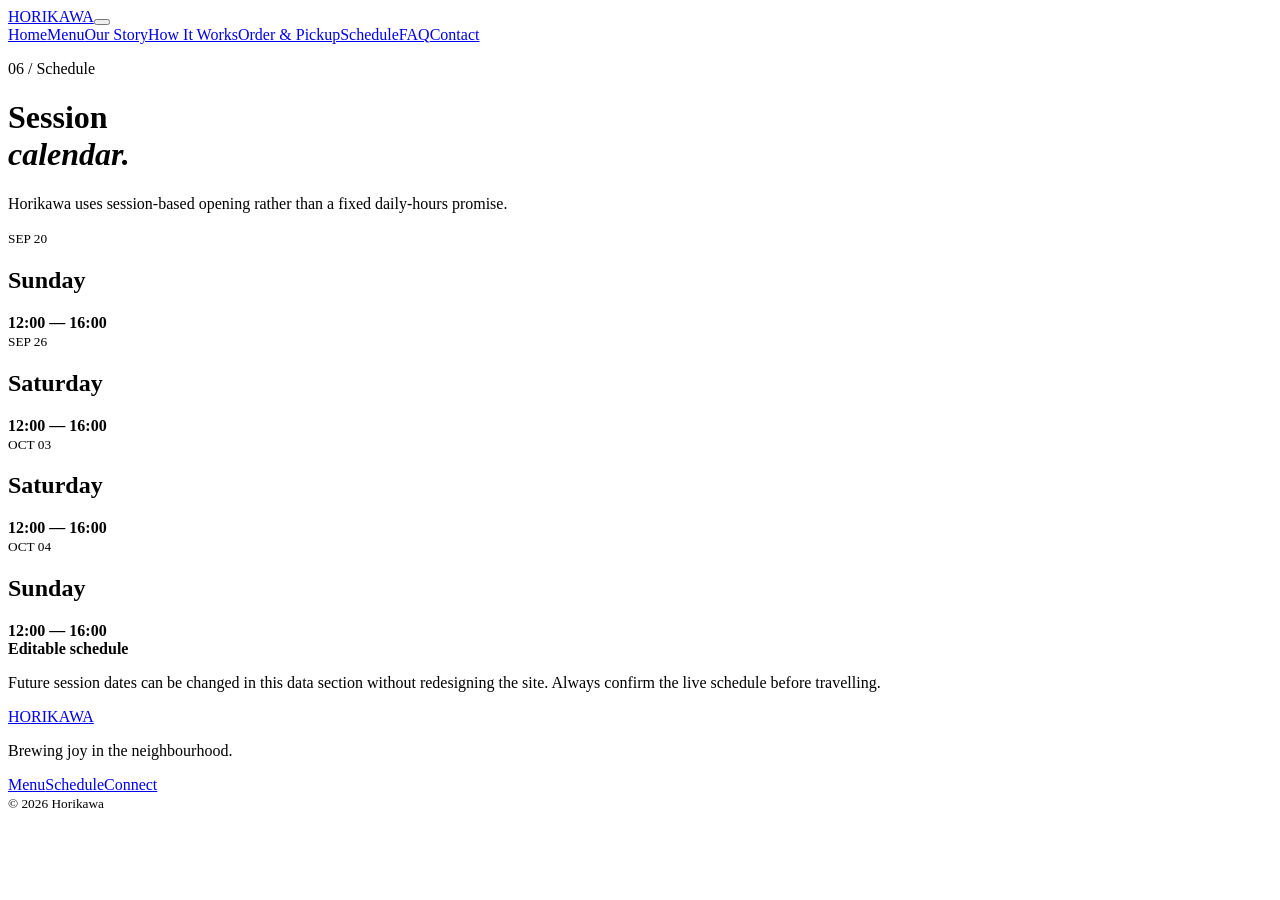
==== schedule.html @ 0342c770 "Build A6 Horikawa website — schedule.html" ====
<!doctype html><html lang="en"><head><meta charset="utf-8"><meta name="viewport" content="width=device-width,initial-scale=1"><meta name="description" content="Horikawa — home-based matcha, coffee and bites in Yew Tee."><title>Schedule — Horikawa</title><link rel="stylesheet" href="css/style.css"></head><body><header class="site-head"><a class="logo" href="index.html">HORI<span>KAWA</span></a><button class="menu-btn" aria-label="Open menu"><b></b><b></b></button><nav><a href="index.html">Home</a><a href="menu.html">Menu</a><a href="story.html">Our Story</a><a href="how-it-works.html">How It Works</a><a href="order.html">Order & Pickup</a><a href="schedule.html">Schedule</a><a href="faq.html">FAQ</a><a href="contact.html">Contact</a></nav></header><main><div class="inner"><div class="page-title reveal"><p class="eyebrow">06 / Schedule</p><h1>Session<br><em>calendar.</em></h1><p>Horikawa uses session-based opening rather than a fixed daily-hours promise.</p></div><div class="schedule-grid reveal"><article><small>SEP 20</small><h2>Sunday</h2><b>12:00 — 16:00</b></article><article><small>SEP 26</small><h2>Saturday</h2><b>12:00 — 16:00</b></article><article><small>OCT 03</small><h2>Saturday</h2><b>12:00 — 16:00</b></article><article><small>OCT 04</small><h2>Sunday</h2><b>12:00 — 16:00</b></article></div><div class="notice reveal"><b>Editable schedule</b><p>Future session dates can be changed in this data section without redesigning the site. Always confirm the live schedule before travelling.</p></div></div></main><footer><div><a class="logo" href="index.html">HORIKAWA</a><p>Brewing joy in the neighbourhood.</p></div><div class="foot-links"><a href="menu.html">Menu</a><a href="schedule.html">Schedule</a><a href="contact.html">Connect</a></div><small>© 2026 Horikawa</small></footer><script src="js/app.js"></script></body></html>
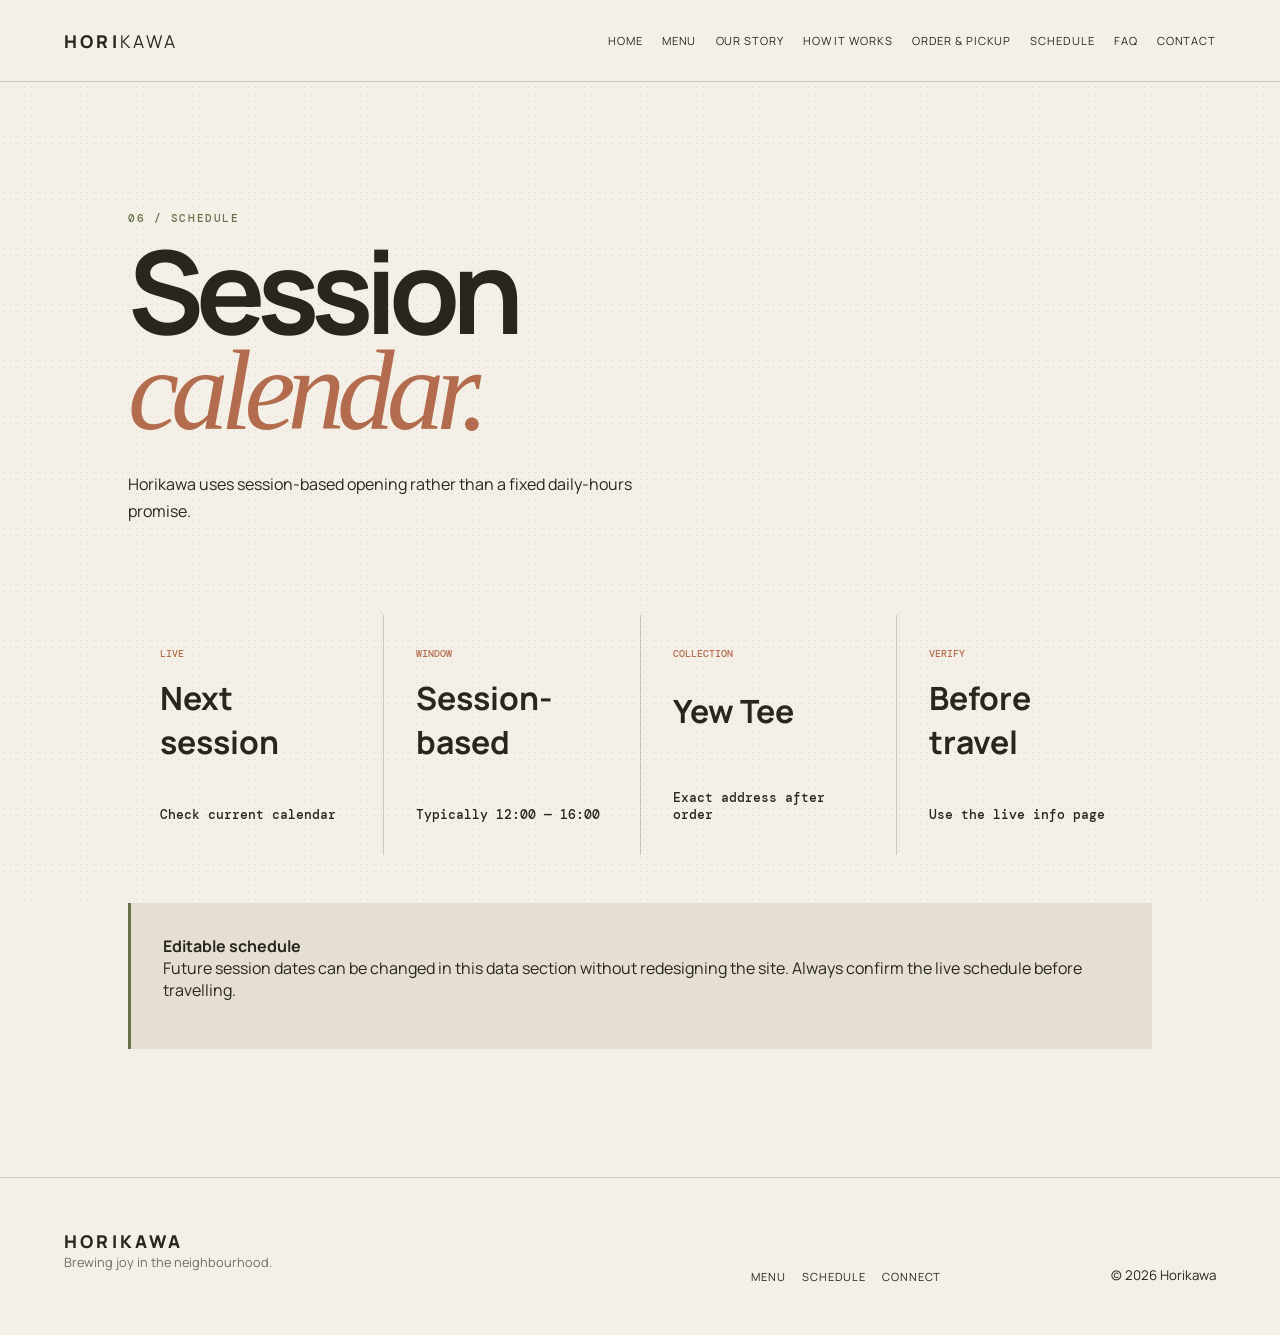
==== commit 4057c028: "Refine schedule.html with verification fixes" ====
--- a/schedule.html
+++ b/schedule.html
@@ -1 +1 @@
-<!doctype html><html lang="en"><head><meta charset="utf-8"><meta name="viewport" content="width=device-width,initial-scale=1"><meta name="description" content="Horikawa — home-based matcha, coffee and bites in Yew Tee."><title>Schedule — Horikawa</title><link rel="stylesheet" href="css/style.css"></head><body><header class="site-head"><a class="logo" href="index.html">HORI<span>KAWA</span></a><button class="menu-btn" aria-label="Open menu"><b></b><b></b></button><nav><a href="index.html">Home</a><a href="menu.html">Menu</a><a href="story.html">Our Story</a><a href="how-it-works.html">How It Works</a><a href="order.html">Order & Pickup</a><a href="schedule.html">Schedule</a><a href="faq.html">FAQ</a><a href="contact.html">Contact</a></nav></header><main><div class="inner"><div class="page-title reveal"><p class="eyebrow">06 / Schedule</p><h1>Session<br><em>calendar.</em></h1><p>Horikawa uses session-based opening rather than a fixed daily-hours promise.</p></div><div class="schedule-grid reveal"><article><small>SEP 20</small><h2>Sunday</h2><b>12:00 — 16:00</b></article><article><small>SEP 26</small><h2>Saturday</h2><b>12:00 — 16:00</b></article><article><small>OCT 03</small><h2>Saturday</h2><b>12:00 — 16:00</b></article><article><small>OCT 04</small><h2>Sunday</h2><b>12:00 — 16:00</b></article></div><div class="notice reveal"><b>Editable schedule</b><p>Future session dates can be changed in this data section without redesigning the site. Always confirm the live schedule before travelling.</p></div></div></main><footer><div><a class="logo" href="index.html">HORIKAWA</a><p>Brewing joy in the neighbourhood.</p></div><div class="foot-links"><a href="menu.html">Menu</a><a href="schedule.html">Schedule</a><a href="contact.html">Connect</a></div><small>© 2026 Horikawa</small></footer><script src="js/app.js"></script></body></html>+<!doctype html><html lang="en"><head><meta charset="utf-8"><meta name="viewport" content="width=device-width,initial-scale=1"><meta name="description" content="Horikawa — home-based matcha, coffee and bites in Yew Tee."><title>Schedule — Horikawa</title><link rel="stylesheet" href="css/style.css"></head><body><header class="site-head"><a class="logo" href="index.html">HORI<span>KAWA</span></a><button class="menu-btn" aria-label="Open menu"><b></b><b></b></button><nav><a href="index.html">Home</a><a href="menu.html">Menu</a><a href="story.html">Our Story</a><a href="how-it-works.html">How It Works</a><a href="order.html">Order & Pickup</a><a href="schedule.html">Schedule</a><a href="faq.html">FAQ</a><a href="contact.html">Contact</a></nav></header><main><div class="inner"><div class="page-title reveal"><p class="eyebrow">06 / Schedule</p><h1>Session<br><em>calendar.</em></h1><p>Horikawa uses session-based opening rather than a fixed daily-hours promise.</p></div><div class="schedule-grid reveal"><article><small>LIVE</small><h2>Next session</h2><b>Check current calendar</b></article><article><small>WINDOW</small><h2>Session-based</h2><b>Typically 12:00 — 16:00</b></article><article><small>COLLECTION</small><h2>Yew Tee</h2><b>Exact address after order</b></article><article><small>VERIFY</small><h2>Before travel</h2><b>Use the live info page</b></article></div><div class="notice reveal"><b>Editable schedule</b><p>Future session dates can be changed in this data section without redesigning the site. Always confirm the live schedule before travelling.</p></div></div></main><footer><div><a class="logo" href="index.html">HORIKAWA</a><p>Brewing joy in the neighbourhood.</p></div><div class="foot-links"><a href="menu.html">Menu</a><a href="schedule.html">Schedule</a><a href="contact.html">Connect</a></div><small>© 2026 Horikawa</small></footer><script src="js/app.js"></script></body></html>
--- a/css/style.css
+++ b/css/style.css
@@ -0,0 +1,3 @@
+
+@import url('https://fonts.googleapis.com/css2?family=DM+Mono:wght@400;500&family=Manrope:wght@400;500;600;700;800&display=swap');
+:root{--paper:#f4f0e7;--ink:#29251f;--matcha:#66724b;--terracotta:#b36d4e;--line:#cfc7b8}*{box-sizing:border-box}html{scroll-behavior:smooth}body{margin:0;background:var(--paper);color:var(--ink);font-family:Manrope,Arial,sans-serif;overflow-x:hidden}body:before{content:"";position:fixed;inset:0;pointer-events:none;opacity:.13;background-image:radial-gradient(#29251f .5px,transparent .6px);background-size:7px 7px;z-index:20}.site-head{height:82px;padding:0 5vw;display:flex;align-items:center;justify-content:space-between;border-bottom:1px solid var(--line);position:sticky;top:0;background:#f4f0e7e8;backdrop-filter:blur(14px);z-index:30}.logo{font-size:1.1rem;letter-spacing:.18em;font-weight:800;color:var(--ink);text-decoration:none}.logo span{font-weight:400}.site-head nav{display:flex;gap:1.2rem}.site-head nav a,.foot-links a{color:var(--ink);text-decoration:none;font-size:.7rem;text-transform:uppercase;letter-spacing:.08em}.menu-btn{display:none;background:none;border:0}.hero{min-height:calc(100vh - 82px);position:relative;display:grid;grid-template-columns:1.1fr .9fr;align-items:center;padding:8vw 10vw}.hero-copy{position:relative;z-index:2}.eyebrow{font:500 .7rem/1.5 'DM Mono',monospace;letter-spacing:.14em;text-transform:uppercase;color:var(--matcha)}h1,h2,p{margin-top:0}h1{font-size:clamp(4rem,9vw,9rem);line-height:.83;letter-spacing:-.07em;margin:1rem 0 2rem;font-weight:700}h1 em,h2 em{font-family:Georgia,serif;font-weight:400;color:var(--terracotta)}.lede{max-width:550px;font-size:1.1rem;line-height:1.7}.button{display:inline-flex;gap:2rem;align-items:center;margin-top:1rem;padding:1rem 1.25rem;background:var(--matcha);color:#fff;text-decoration:none;text-transform:uppercase;font-size:.72rem;letter-spacing:.12em}.button.dark{background:var(--ink)}.cup{width:min(32vw,400px);aspect-ratio:1;justify-self:center;position:relative;border-radius:50%;background:#d8d0c0;box-shadow:0 30px 80px #8a806933;animation:float 5s ease-in-out infinite}.glass{position:absolute;inset:20%;border:3px solid #ffffff88;border-top-width:1px;border-radius:18% 18% 35% 35%;overflow:hidden;background:#ffffff18}.liquid{position:absolute;left:22%;right:22%;bottom:18%;height:45%;background:linear-gradient(#78905a,#4d5f3d);border-radius:0 0 22px 22px}.foam{position:absolute;left:25%;right:25%;bottom:57%;height:10%;border-radius:50%;background:#ddd8c9;z-index:2}.whisk{position:absolute;right:6%;top:16%;font-size:8rem;color:var(--terracotta);transform:rotate(-25deg)}.vertical{writing-mode:vertical-rl;font:500 .62rem 'DM Mono';letter-spacing:.18em}.hero .vertical{position:absolute;right:3%;bottom:8%}.dust{position:absolute;inset:0;background:radial-gradient(circle at 20% 40%,#66724b33 0 2px,transparent 3px),radial-gradient(circle at 70% 20%,#b36d4e44 0 2px,transparent 3px);background-size:90px 120px;animation:dust 12s linear infinite}.intro,.feature,.sessions,.closing{padding:10vw}.intro{display:grid;grid-template-columns:1fr 1fr;gap:8vw;border-top:1px solid var(--line)}.intro h2,.feature h2{font-size:clamp(2.5rem,6vw,6rem);letter-spacing:-.06em;line-height:.9}.intro>p,.feature>div:last-child{font-size:1.2rem;line-height:1.8;max-width:600px}.feature{display:grid;grid-template-columns:.7fr 1.3fr;align-items:center;background:#ddd8c9}.feature-mark{font-size:clamp(7rem,18vw,18rem);color:var(--matcha);font-family:serif;writing-mode:vertical-rl}.text-link{color:var(--ink);font-weight:700}.sessions{border-top:1px solid var(--line)}.session-grid,.schedule-grid{display:grid;grid-template-columns:repeat(4,1fr);gap:1px;background:var(--line);margin:2rem 0}.session-grid article,.schedule-grid article{background:var(--paper);padding:2rem;min-height:180px;display:flex;flex-direction:column;justify-content:space-between}.session-grid small,.schedule-grid small{font:500 .65rem 'DM Mono';color:var(--terracotta)}.session-grid strong{font-size:2.3rem}.session-grid span{font:500 .7rem 'DM Mono'}.note{font-size:.78rem;line-height:1.6;color:#6f685d}.closing{min-height:70vh;display:flex;flex-direction:column;align-items:flex-start;justify-content:center;background:var(--matcha);color:#f4f0e7}.closing h2{font-size:clamp(4rem,10vw,10rem);line-height:.8;letter-spacing:-.07em}.closing em{color:#d9a084}.inner{padding:10vw;max-width:1400px;margin:auto;min-height:calc(100vh - 82px)}.page-title{max-width:850px;margin-bottom:7vw}.page-title h1{font-size:clamp(4rem,9vw,8rem)}.page-title p:last-child{max-width:550px;line-height:1.7}.menu-list{border-top:1px solid var(--line)}.menu-list h2{font-size:1.1rem;margin:4rem 0 1rem;color:var(--matcha);text-transform:uppercase;letter-spacing:.12em}.menu-list h2 span{float:right;font-family:serif;font-weight:400}.menu-list article{display:grid;grid-template-columns:1fr 2fr auto;gap:2rem;padding:1.35rem 0;border-bottom:1px solid var(--line);align-items:center}.menu-list article b{font-size:1.05rem}.menu-list article span{font-size:.78rem;color:#746d61}.menu-list article strong{font:500 .8rem 'DM Mono'}.story-copy{max-width:800px;margin-left:25%;font-size:1.4rem;line-height:1.8}.quote{margin-top:6rem;border-left:4px solid var(--terracotta);padding:1rem 2rem;font-family:Georgia,serif;font-size:2.5rem}.steps{display:grid;grid-template-columns:repeat(2,1fr);gap:1px;background:var(--line)}.steps article{background:var(--paper);padding:4rem;min-height:300px}.steps span{font:500 .7rem 'DM Mono';color:var(--terracotta)}.steps h2{font-size:2rem}.steps p{line-height:1.7}.order-card{display:grid;grid-template-columns:1.3fr .7fr;background:#ddd8c9;padding:5vw;gap:6vw}.order-card h2{font-size:clamp(2.5rem,5vw,5rem);line-height:.95;letter-spacing:-.05em}.order-card p{line-height:1.7}.order-card aside{border-left:1px solid #b9b09f;padding-left:3vw}.stamp{display:inline-block;border:1px solid var(--terracotta);padding:.5rem;font:500 .65rem 'DM Mono';letter-spacing:.1em;color:var(--terracotta)}hr{border:0;border-top:1px solid #b9b09f;margin:2rem 0}.schedule-grid article{min-height:240px}.schedule-grid h2{font-size:2rem}.schedule-grid b{font:500 .8rem 'DM Mono'}.notice{margin-top:3rem;padding:2rem;border-left:3px solid var(--matcha);background:#e5dfd1}.faq{border-top:1px solid var(--line)}details{border-bottom:1px solid var(--line);padding:1.5rem 0}summary{cursor:pointer;font-size:1.25rem;font-weight:600}details p{padding:1rem 2rem 0;line-height:1.7;max-width:700px}.contact-grid{display:grid;grid-template-columns:repeat(3,1fr);gap:1px;background:var(--line);margin-bottom:2rem}.contact-grid>*{background:var(--paper);padding:3rem;min-height:240px;text-decoration:none;color:var(--ink);display:flex;flex-direction:column;justify-content:space-between}.contact-grid small{font:500 .65rem 'DM Mono';color:var(--matcha)}.contact-grid strong{font-size:1.7rem}.contact-grid span{font-size:.85rem;line-height:1.6}footer{border-top:1px solid var(--line);padding:4vw 5vw;display:grid;grid-template-columns:2fr 1fr auto;gap:2rem;align-items:end}footer p{font-size:.8rem;color:#746d61}.foot-links{display:flex;gap:1rem;flex-wrap:wrap}#loader{position:fixed;inset:0;background:var(--ink);color:var(--paper);display:grid;place-items:center;z-index:100;transition:opacity .8s,visibility .8s}#loader span{font-weight:800;letter-spacing:.35em}#loader i{position:absolute;bottom:12%;width:100px;height:1px;background:var(--terracotta);animation:load 1.4s infinite}.reveal{opacity:0;transform:translateY(35px);filter:blur(8px);transition:opacity .9s,transform .9s,filter .9s}.reveal.in{opacity:1;transform:none;filter:none}.reveal.out{opacity:.35;transform:translateY(-18px);filter:blur(3px)}@keyframes load{to{transform:scaleX(0)}}@keyframes float{50%{transform:translateY(-18px) rotate(2deg)}}@keyframes dust{to{transform:translate(20px,40px)}}@media(max-width:850px){.site-head{height:68px}.site-head nav{display:none;position:absolute;top:68px;left:0;right:0;background:var(--paper);padding:2rem 6vw;flex-direction:column;border-bottom:1px solid var(--line)}.site-head nav.open{display:flex}.menu-btn{display:grid;gap:5px}.menu-btn b{width:24px;height:1px;background:var(--ink)}.hero{grid-template-columns:1fr;padding:18vw 7vw 10vw;min-height:auto}.hero h1{font-size:clamp(4rem,18vw,7rem)}.cup{width:70vw;margin-top:12vw}.hero .vertical{display:none}.intro,.feature{grid-template-columns:1fr;padding:18vw 7vw;gap:2rem}.feature-mark{writing-mode:initial;font-size:8rem}.sessions,.closing{padding:18vw 7vw}.session-grid,.schedule-grid{grid-template-columns:1fr 1fr}.inner{padding:18vw 7vw}.menu-list article{grid-template-columns:1fr auto}.menu-list article span{grid-column:1/-1;grid-row:2}.story-copy{margin-left:0;font-size:1.15rem}.steps{grid-template-columns:1fr}.steps article{padding:2.5rem}.order-card,.contact-grid{grid-template-columns:1fr}.order-card aside{border-left:0;border-top:1px solid #b9b09f;padding:2rem 0 0}.contact-grid>*{min-height:180px}footer{grid-template-columns:1fr;padding:10vw 7vw}}@media(prefers-reduced-motion:reduce){*,*:before,*:after{animation-duration:.01ms!important;transition-duration:.01ms!important;scroll-behavior:auto!important}}
